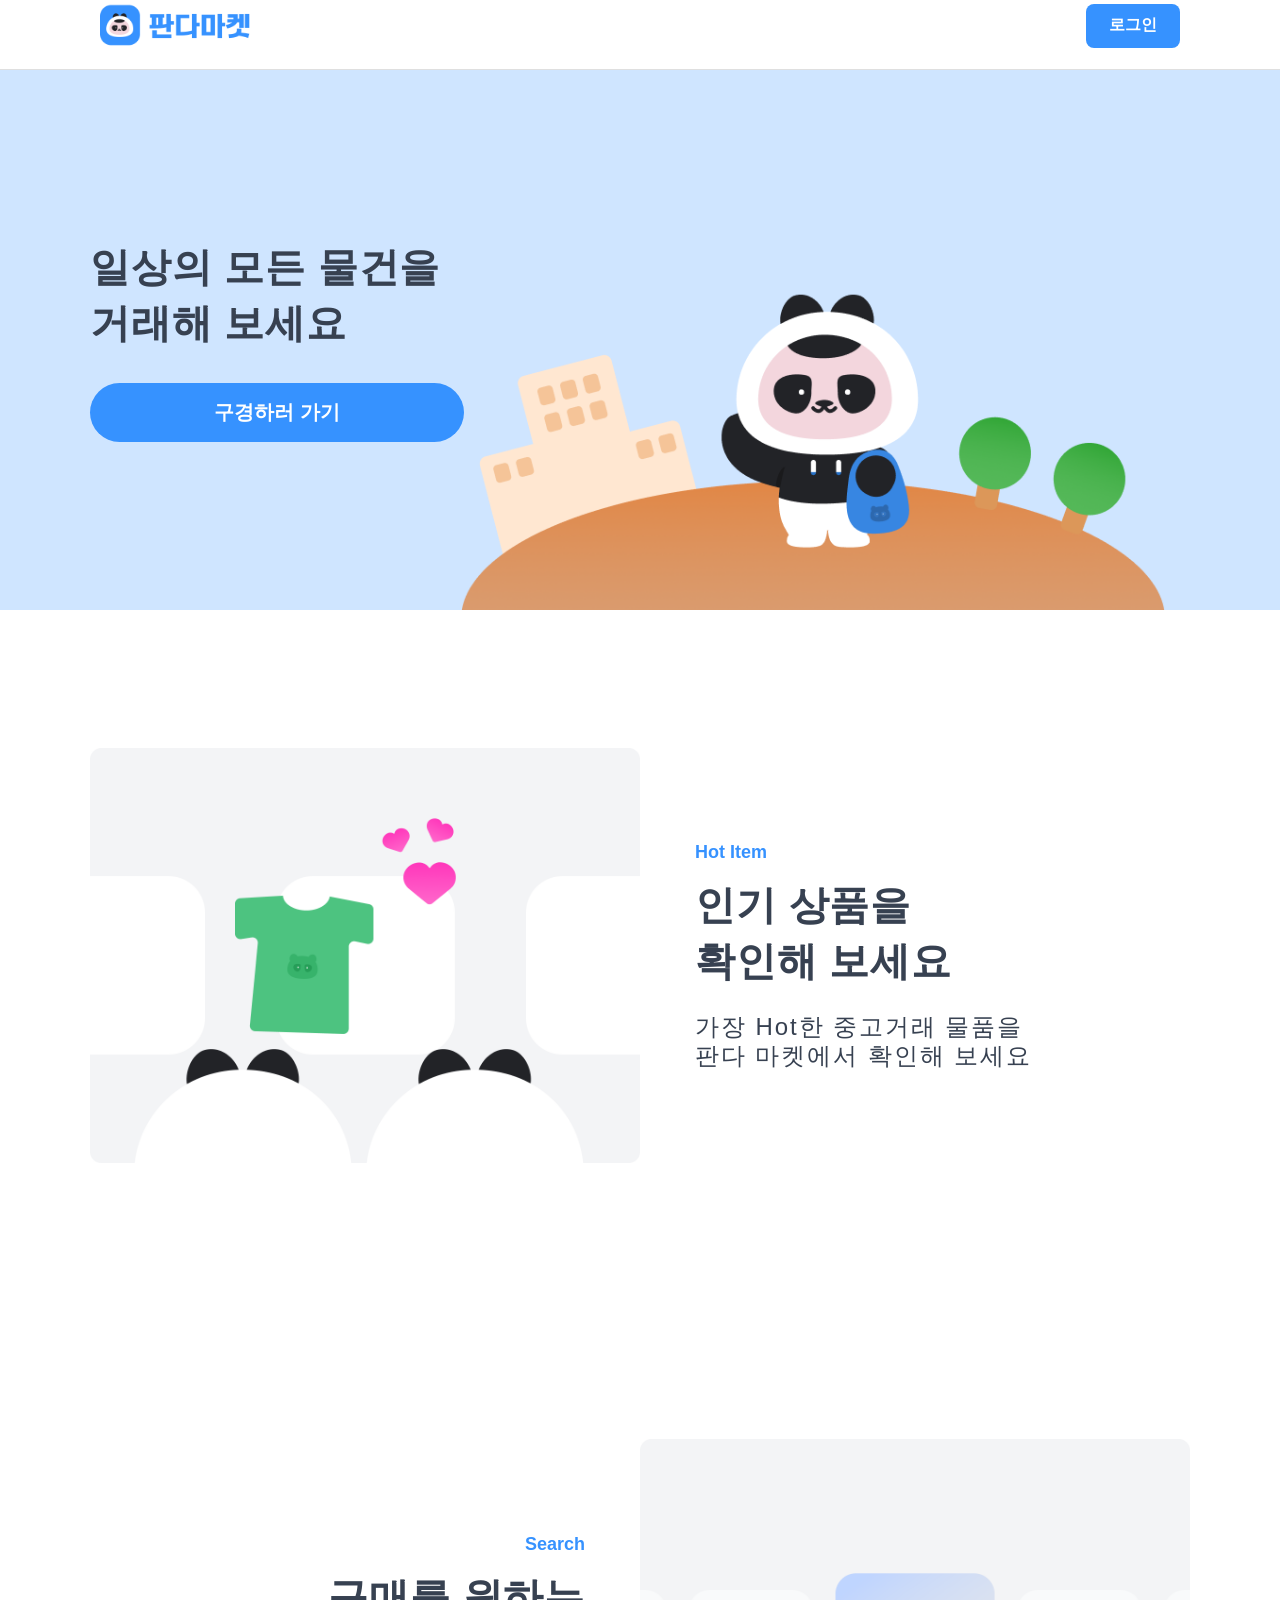
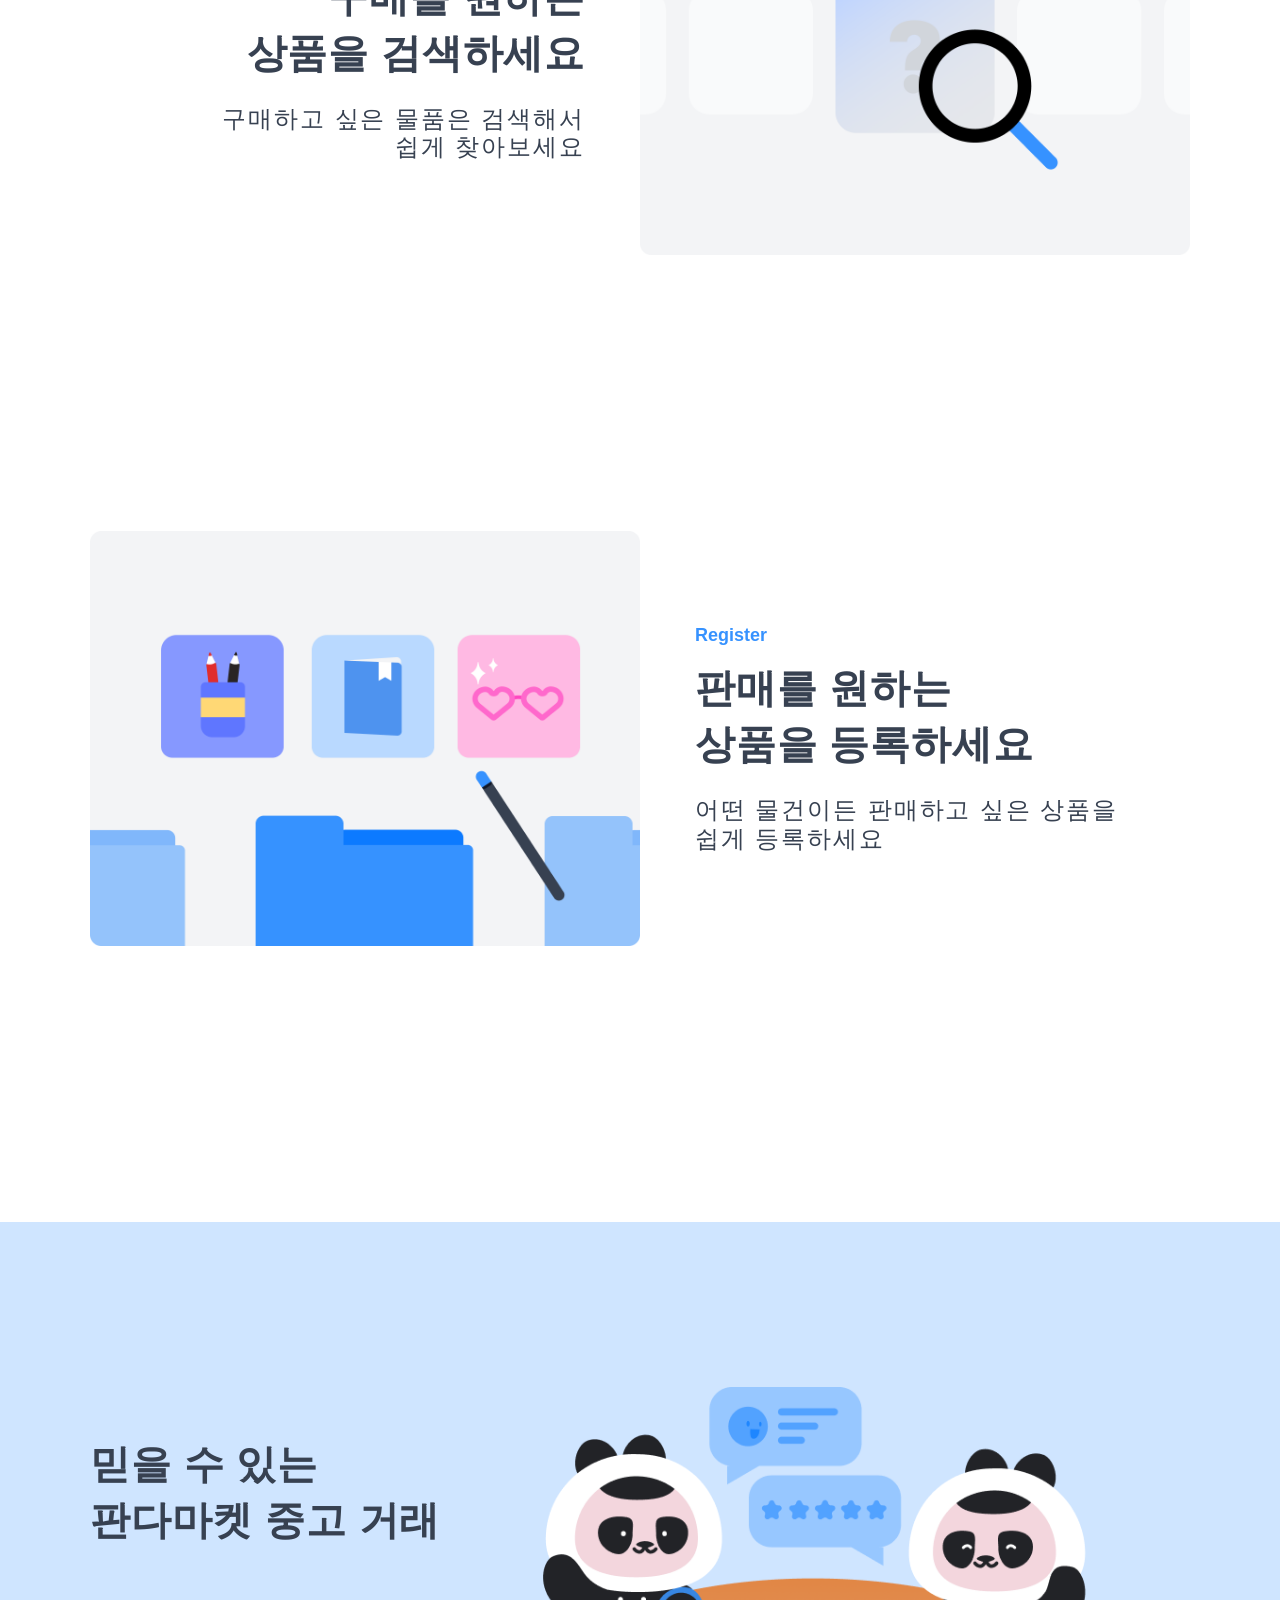
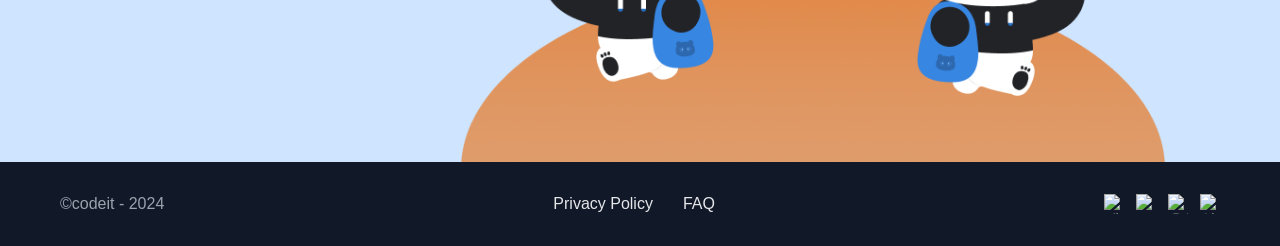
==== index.html @ cbcff46b "refactor: 로고 파일명 간소화 - 폴더명과 파일명 중복" ====
<!DOCTYPE html>
<html lang="ko">
  <head>
    <meta charset="UTF-8" />
    <meta name="viewport" content="width=device-width, initial-scale=1.0" />
    <link rel="stylesheet" href="css/reset.css" />
    <link rel="stylesheet" href="css/variables.css" />
    <link rel="stylesheet" href="css/layout.css" />
    <link rel="stylesheet" href="css/typography.css" />
    <link rel="stylesheet" href="css/buttons.css" />
    <link rel="stylesheet" href="css/feature-elements.css" />
    <link rel="stylesheet" href="css/sections.css" />
    <link rel="stylesheet" href="css/footer.css" />
    <link rel="stylesheet" href="css/responsive.css" />
    <link
      rel="stylesheet"
      as="style"
      crossorigin
      href="https://cdn.jsdelivr.net/gh/orioncactus/pretendard@v1.3.9/dist/web/static/pretendard.min.css"
    />
    <title>판다마켓</title>
  </head>
  <body>
    <header class="header fixed">
      <div class="header-container">
        <a href="/" class="logo">
          <img src="public/logos/panda-market.png" alt="판다로고" />
        </a>

        <a href="login.html" class="login-btn">로그인</a>
      </div>
    </header>
    <main>
      <section class="main-banner banner" id="hero">
        <div class="wrapper">
          <h1>일상의 모든 물건을<br />거래해 보세요</h1>
          <a href="items.html" class="action-btn button pill-button">
            구경하러 가기
          </a>
        </div>
      </section>

      <section id="features" class="wrapper">
        <div class="feature">
          <img src="public/images/img_home_01.png" alt="핫아이템" width="50%" />
          <div class="feature-content">
            <h2 class="feature-tag">Hot Item</h2>
            <h1>인기 상품을<br />확인해 보세요</h1>
            <p class="feature-description">
              가장 Hot한 중고거래 물품을<br />
              판다 마켓에서 확인해 보세요
            </p>
          </div>
        </div>
        <div class="feature">
          <div class="feature-content">
            <h2 class="feature-tag">Search</h2>
            <h1>구매를 원하는<br />상품을 검색하세요</h1>
            <p class="feature-description">
              구매하고 싶은 물품은 검색해서<br />쉽게 찾아보세요
            </p>
          </div>
          <img src="public/images/img_home_02.png" alt="서치" width="50%" />
        </div>
        <div class="feature">
          <img src="public/images/img_home_03.png" alt="레지스터" width="50%" />
          <div class="feature-content">
            <h2 class="feature-tag">Register</h2>
            <h1>판매를 원하는<br />상품을 등록하세요</h1>
            <p class="feature-description">
              어떤 물건이든 판매하고 싶은 상품을<br />
              쉽게 등록하세요
            </p>
          </div>
        </div>
      </section>

      <section class="bottom-banner banner" id="bottomBanner">
        <div class="wrapper">
          <h1>믿을 수 있는<br />판다마켓 중고 거래</h1>
        </div>
      </section>
    </main>
    <footer class="footer">
      <div class="footer-container">
        <div class="footer-info">
          <span>©codeit - 2024</span>
        </div>
        <div class="footer-links">
          <a href="privacy.html">Privacy Policy</a>
          <a href="faq.html">FAQ</a>
        </div>
        <ul class="social-links">
          <li>
            <a href="https://facebook.com" target="_blank" class="social-icon">
              <img src="public/icons/ic_facebook.png" alt="페이스북" />
            </a>
          </li>
          <li>
            <a href="https://x.com" target="_blank" class="social-icon">
              <img src="public/icons/ic_twitter.png" alt="트위터" />
            </a>
          </li>
          <li>
            <a href="https://youtube.com" target="_blank" class="social-icon">
              <img src="public/icons/ic_youtube.png" alt="유튜브" />
            </a>
          </li>
          <li>
            <a href="https://instagram.com" target="_blank" class="social-icon">
              <img src="public/icons/ic_instagram.png" alt="인스타" />
            </a>
          </li>
        </ul>
      </div>
    </footer>
  </body>
</html>
---- css/variables.css ----
:root {
  --gray-50: #f9fafb;
  --gray-100: #f3f4f6;
  --gray-200: #e5e7eb;
  --gray-400: #9ca3af;
  --gray-500: #6b7280;
  --gray-600: #4b5563;
  --gray-700: #374151;
  --gray-800: #1f2937;
  --gray-900: #111827;

  --error-red: #f74747;

  --primary-100: #3692ff;
  --primary-200: #1967d6;
  --primary-300: #1251aa;
}
---- css/layout.css ----
.wrapper {
  max-width: 1200px;
  margin: 0 auto;
  width: 100%;
}

.header {
  width: 100%;
  height: 70px;
  background-color: #ffffff;
  border-bottom: 1px solid #dfdfdf;
}

.fixed {
  position: fixed;
  top: 0;
  left: 0;
  width: 100%;
  z-index: 1000;
  background-color: #ffffff;
}

body {
  padding-top: 70px;
}

.header-container {
  max-width: 1520px;
  padding: 0;
  margin: 0 auto;
  display: flex;
  justify-content: space-between;
  align-items: center;
}

.logo {
  margin-left: 200px;
}

.logo img {
  width: 153px;
  height: auto;
}

.banner {
  background-color: #cfe5ff;
  height: 540px;
  display: flex;
  align-items: center;
  background-repeat: no-repeat;
  background-position: 80% bottom;
  background-size: 55%;
}

#hero {
  background-image: url("../public/images/img_home_top.png");
}

#features {
  padding-bottom: 138px;
}

#bottomBanner {
  background-image: url("../public/images/img_home_bottom.png");
}

.feature {
  padding: 138px 0;
  display: flex;
  align-items: center;
  gap: 5%;
}

.feature:nth-child(2) {
  text-align: right;
}

.feature-content {
  flex: 1;
}

.footer-container {
  max-width: 1200px;
  display: flex;
  justify-content: space-between;
  align-items: center;
  margin: 0 auto;
  padding: 0 20px;
}
---- css/typography.css ----
h1 {
  font-size: 40px;
  font-weight: 700;
  line-height: 56px;
  letter-spacing: 0.02em;
}

.feature-description {
  font-size: 24px;
  font-weight: 500;
  line-height: 120%;
  letter-spacing: 0.08em;
  margin-top: 24px;
}
---- css/buttons.css ----
.login-btn {
  background-color: var(--primary-100);
  color: #ffffff;
  display: inline-flex;
  align-items: center;
  justify-content: center;
  font-size: 16px;
  font-weight: 600;
  border-radius: 8px;
  padding: 11.5px 23px;
  margin-right: 200px;
}

.login-btn:hover {
  background-color: var(--primary-200);
}

.button {
  background-color: var(--primary-100);
  color: #ffffff;
  display: inline-flex;
  align-items: center;
  justify-content: center;
}

.button:hover {
  background-color: var(--primary-200);
}

.button:focus {
  background-color: var(--primary-300);
}

.pill-button {
  font-size: 20px;
  font-weight: 700;
  border-radius: 999px;
  padding: 16px 124px;
}

.banner .pill-button {
  margin-top: 32px;
}
---- css/feature-elements.css ----
.feature-tag {
  color: var(--primary-100);
  font-size: 18px;
  line-height: 25px;
  font-weight: 700;
  margin-bottom: 12px;
}
---- css/sections.css ----
.main-banner {
  position: relative;
  overflow: hidden;
}

.bottom-banner {
  position: relative;
  overflow: hidden;
}
---- css/footer.css ----
.footer {
  background-color: var(--gray-900);
  color: var(--gray-400);
  padding: 32px 0;
}

.footer-info {
  font-weight: 400;
  font-size: 16px;
}

.footer-links {
  display: flex;
  gap: 30px;
  color: var(--gray-200);
}

.footer-links a {
  cursor: pointer;
}

.social-links {
  display: flex;
  gap: 12px;
  list-style: none;
  padding: 0;
  margin: 0;
}

.social-links li {
  margin: 0;
}

.social-icon img {
  width: 20px;
  height: 20px;
}
---- css/responsive.css ----
/* 대형 데스크탑 (1920px 이상) */
@media (min-width: 1920px) {
  .header,
  .main-banner,
  .bottom-banner {
    width: 100%;
  }

  .header-container {
    max-width: 1520px;
  }

  /* 배너 배경 이미지 조정 */
  #hero,
  #bottomBanner {
    background-size: 45%;
    background-position: 85% bottom;
  }

  /* 배너 컨테이너 최대 너비 제한 */
  .wrapper {
    max-width: 1520px;
  }
}

/* 중형-대형 데스크탑 (1600px 이하) */
@media (max-width: 1600px) {
  .logo {
    margin-left: 100px;
  }

  .login-btn {
    margin-right: 100px;
  }

  .wrapper {
    padding: 0 50px;
  }
}

/* 소형-중형 데스크탑 (1200px 이하) */
@media (max-width: 1200px) {
  .wrapper {
    padding: 0 40px;
  }

  .feature {
    padding: 100px 0;
  }

  .banner {
    background-size: 50%;
  }
}

/* 태블릿 (992px 이하) */
@media (max-width: 992px) {
  .logo {
    margin-left: 30px;
  }

  .login-btn {
    margin-right: 30px;
  }

  .wrapper {
    padding: 0 30px;
  }

  #hero,
  #bottomBanner {
    background-image: none;
  }

  .banner {
    height: auto;
    padding: 60px 0;
    background-position: center bottom;
    text-align: center;
  }

  #hero,
  #bottomBanner {
    background-size: 70%;
    background-position: center bottom 20px;
  }

  h1 {
    font-size: 34px;
    line-height: 48px;
  }

  .pill-button,
  .action-btn {
    padding: 16px 60px;
    font-size: 18px;
  }

  .feature {
    flex-direction: column;
    text-align: center;
    padding: 60px 0;
    gap: 30px;
  }

  .feature:nth-child(2) {
    text-align: center;
  }

  .feature img {
    width: 70% !important;
    margin: 0 auto;
  }

  .feature-description {
    font-size: 20px;
    line-height: 28px;
  }

  #features {
    padding-bottom: 30px;
  }
}

/* 대형 모바일 (768px 이하) */
@media (max-width: 768px) {
  .header {
    height: 60px;
  }

  .logo img {
    width: 120px;
  }

  .login-btn {
    font-size: 14px;
    padding: 8px 16px;
  }

  .banner {
    padding: 50px 0;
  }

  #hero,
  #bottomBanner {
    background-size: 90%;
  }

  .feature {
    padding: 40px 0;
  }

  .feature img {
    width: 85% !important;
  }

  .pill-button,
  .action-btn {
    padding: 14px 40px;
    font-size: 16px;
  }

  .feature-tag {
    font-size: 16px;
  }

  .feature-description {
    font-size: 18px;
  }

  .footer-container {
    flex-direction: column;
    gap: 20px;
    text-align: center;
  }

  .footer-links {
    justify-content: center;
  }

  .social-links {
    justify-content: center;
  }
}

/* 소형 모바일 (480px 이하) */
@media (max-width: 480px) {
  .header {
    height: 50px;
  }

  .logo img {
    width: 100px;
  }

  .logo {
    margin-left: 15px;
  }

  .login-btn {
    margin-right: 15px;
    font-size: 12px;
    padding: 6px 12px;
  }

  .wrapper {
    padding: 0 20px;
  }

  h1 {
    font-size: 28px;
    line-height: 38px;
  }

  .pill-button,
  .action-btn {
    padding: 12px 30px;
    font-size: 14px;
    margin-top: 20px;
  }

  .feature img {
    width: 100% !important;
  }

  .feature-tag {
    font-size: 14px;
    margin-bottom: 8px;
  }

  .hot-item-text h2,
  .search-text h2,
  .register-text h2,
  .bottom-container h2 {
    font-size: 24px;
    line-height: 32px;
    margin-bottom: 12px;
  }

  .feature-description {
    font-size: 16px;
    line-height: 24px;
    margin-top: 16px;
  }

  .footer {
    padding: 24px 0;
  }

  .footer-links {
    gap: 15px;
  }

  .footer-links a {
    font-size: 14px;
  }
}
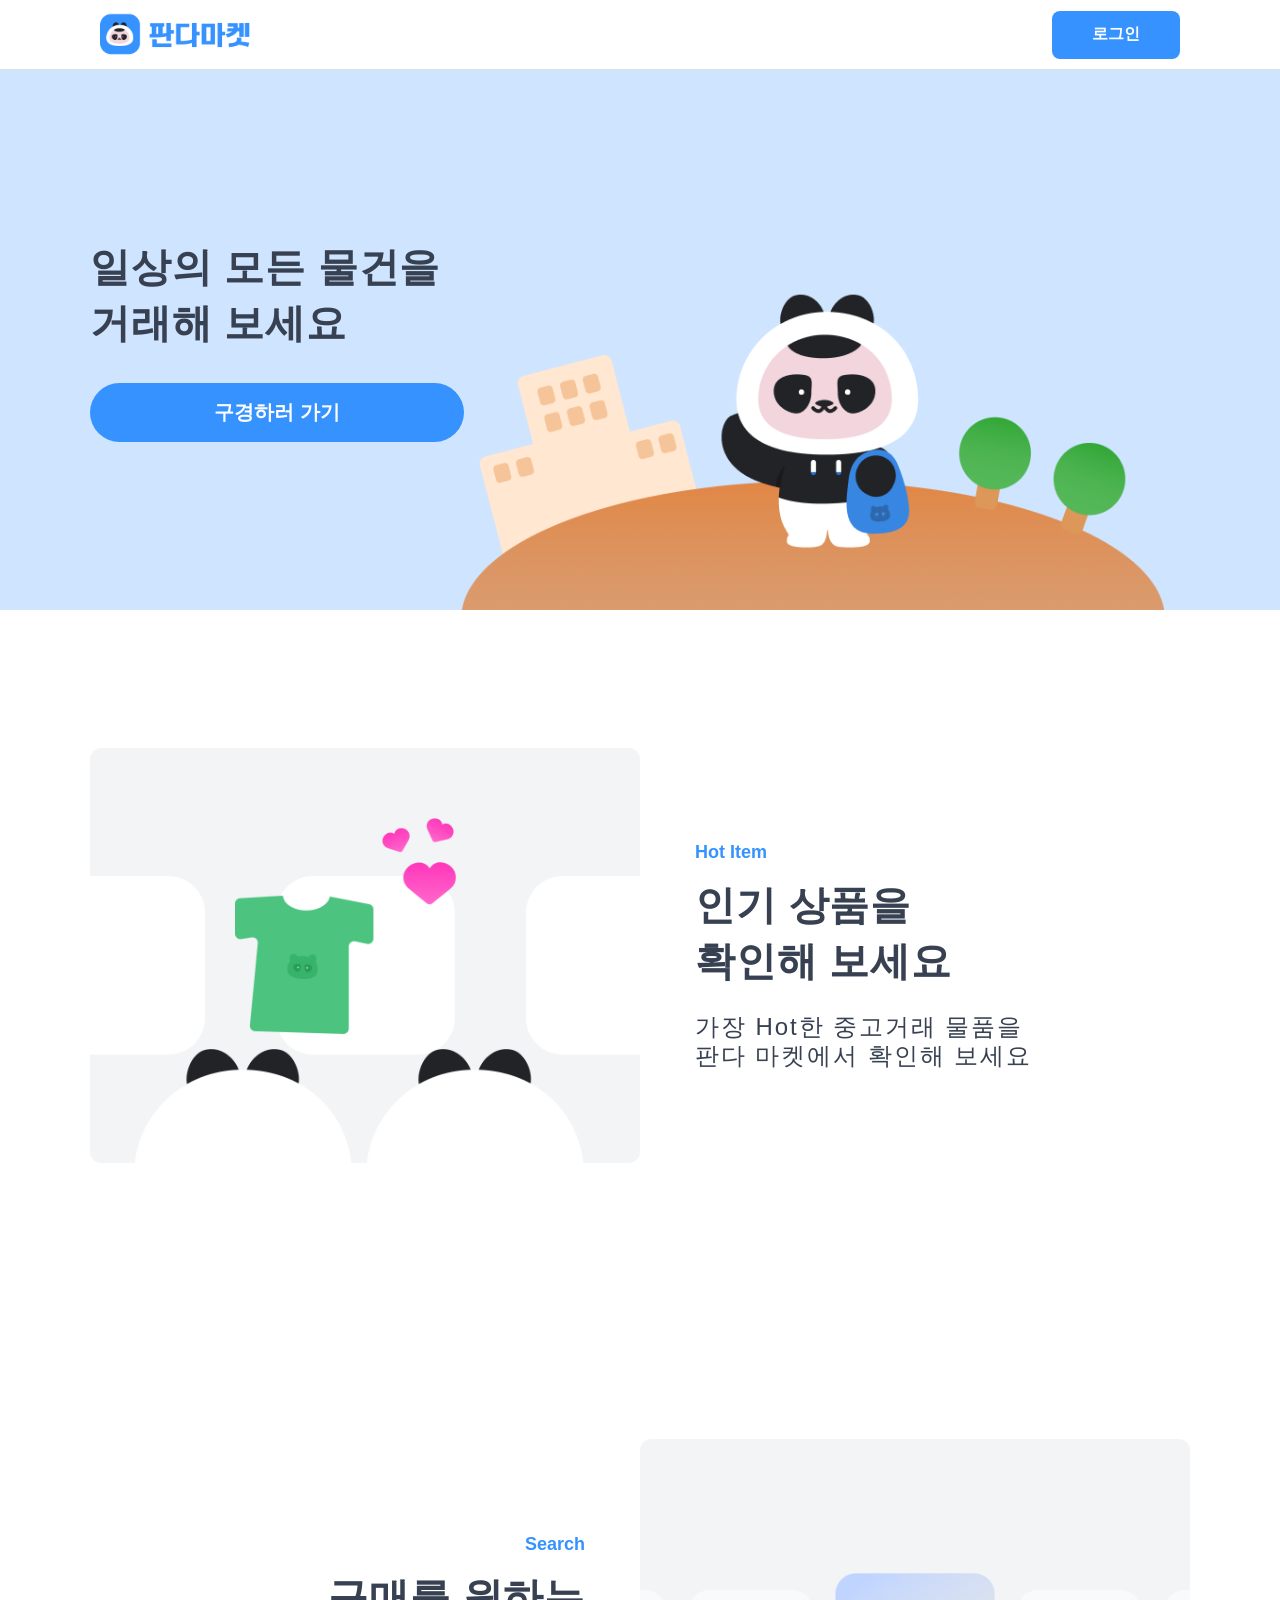
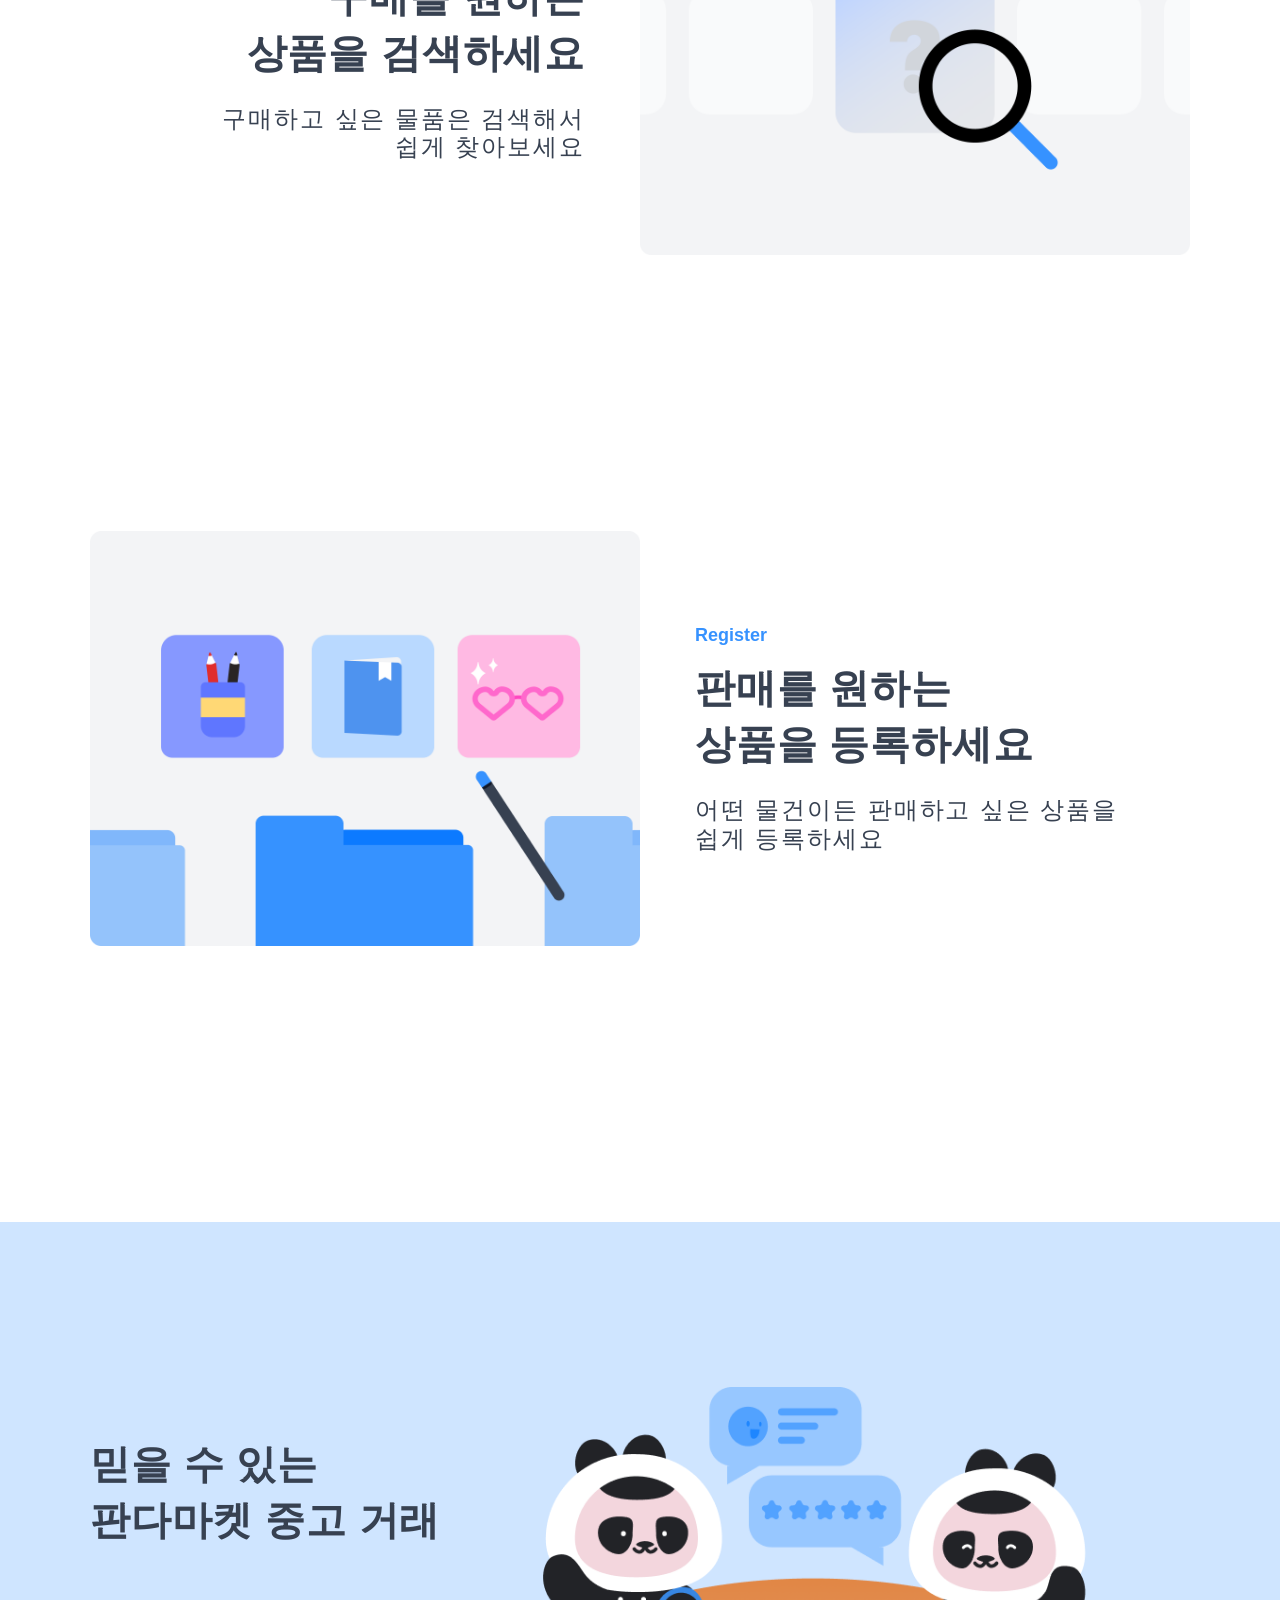
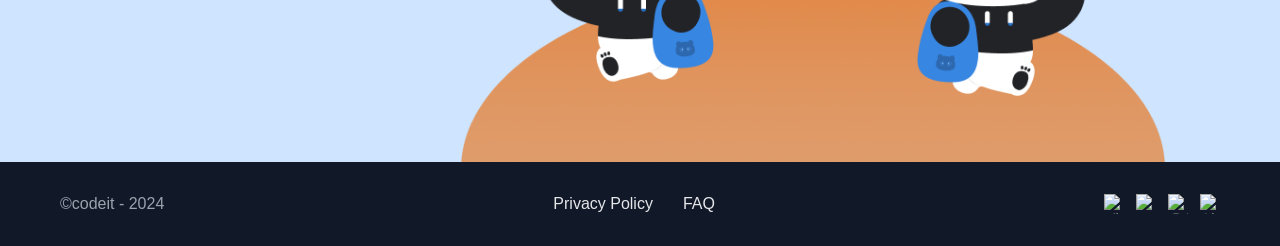
==== commit aa55ce25: "refactor: 헤더 레이아웃 개선 및 디자인 일치" ====
--- a/index.html
+++ b/index.html
@@ -21,7 +21,7 @@
     <title>판다마켓</title>
   </head>
   <body>
-    <header class="header fixed">
+    <header class="header">
       <div class="header-container">
         <a href="/" class="logo">
           <img src="public/logos/panda-market.png" alt="판다로고" />
--- a/css/layout.css
+++ b/css/layout.css
@@ -9,23 +9,14 @@
   height: 70px;
   background-color: #ffffff;
   border-bottom: 1px solid #dfdfdf;
-}
-
-.fixed {
-  position: fixed;
+  position: sticky;
   top: 0;
-  left: 0;
-  width: 100%;
   z-index: 1000;
-  background-color: #ffffff;
-}
-
-body {
-  padding-top: 70px;
 }
 
 .header-container {
   max-width: 1520px;
+  height: 100%;
   padding: 0;
   margin: 0 auto;
   display: flex;
--- a/css/buttons.css
+++ b/css/buttons.css
@@ -1,13 +1,14 @@
 .login-btn {
   background-color: var(--primary-100);
   color: #ffffff;
+  width: 128px;
+  height: 48px;
   display: inline-flex;
   align-items: center;
   justify-content: center;
   font-size: 16px;
   font-weight: 600;
   border-radius: 8px;
-  padding: 11.5px 23px;
   margin-right: 200px;
 }
 
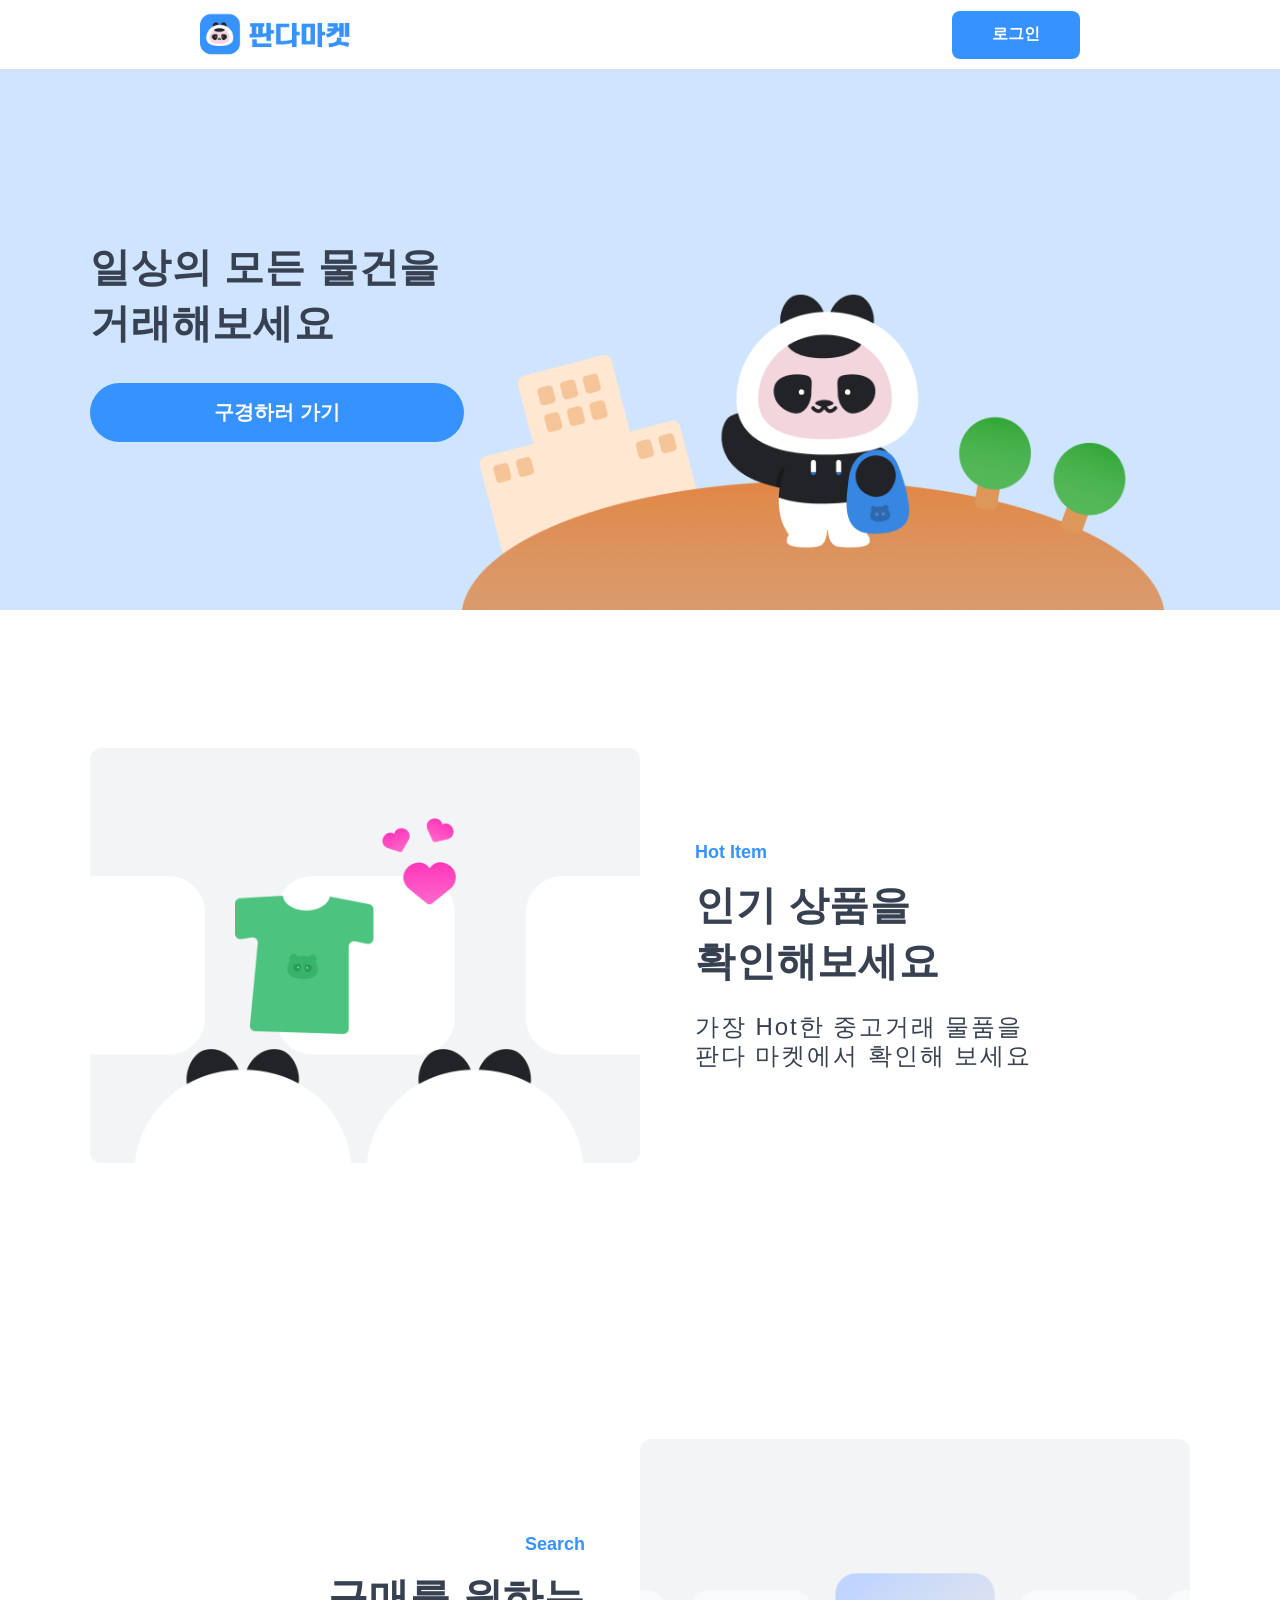
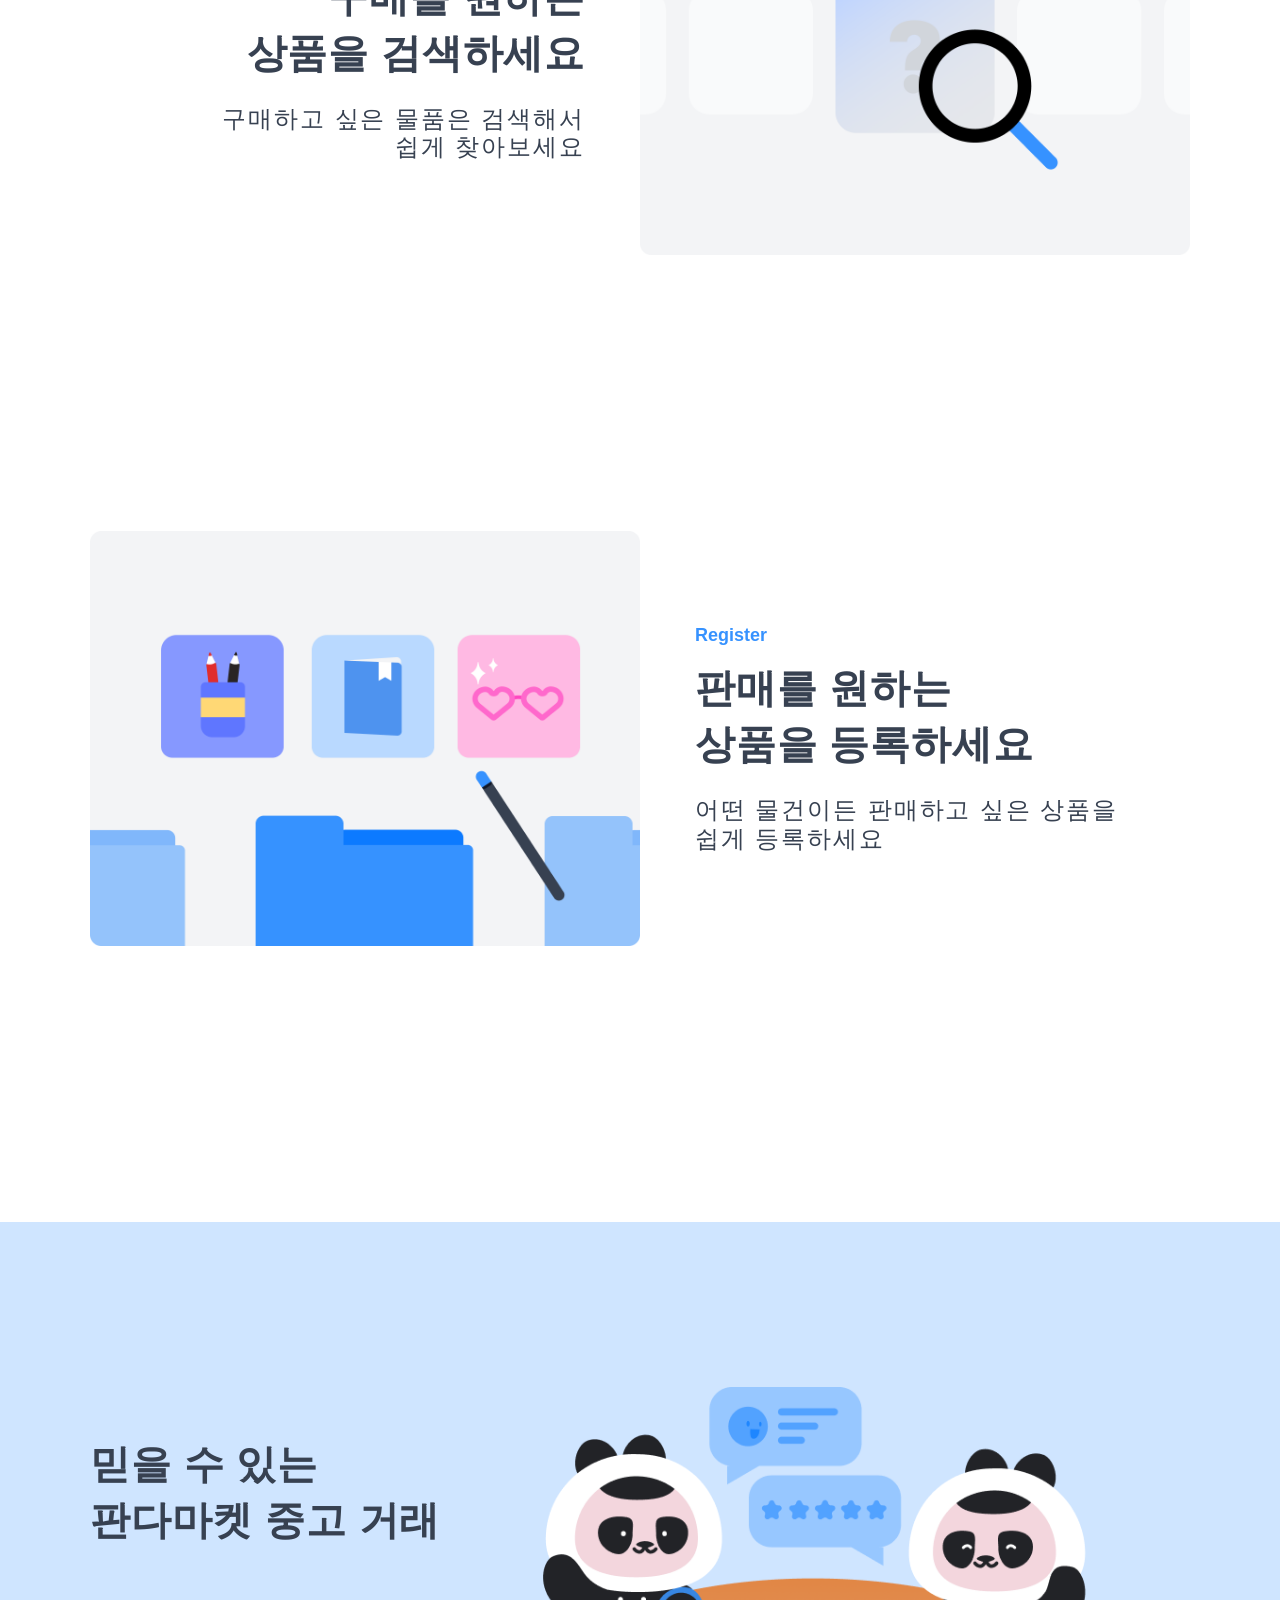
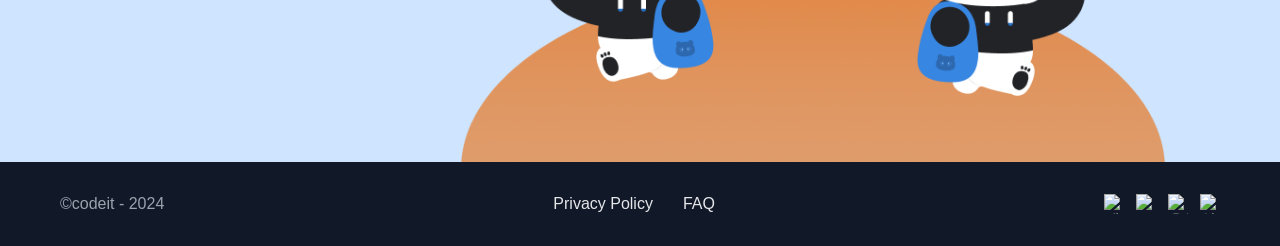
==== commit fbee87e5: "feat: 피그마 디자인에 맞게 랜딩 페이지 반응형 구현" ====
--- a/index.html
+++ b/index.html
@@ -5,6 +5,8 @@
     <meta name="viewport" content="width=device-width, initial-scale=1.0" />
     <link rel="stylesheet" href="css/reset.css" />
     <link rel="stylesheet" href="css/variables.css" />
+    <link rel="stylesheet" href="css/header.css" />
+    <link rel="stylesheet" href="css/banner.css" />
     <link rel="stylesheet" href="css/layout.css" />
     <link rel="stylesheet" href="css/typography.css" />
     <link rel="stylesheet" href="css/buttons.css" />
@@ -33,7 +35,11 @@
     <main>
       <section class="main-banner banner" id="hero">
         <div class="wrapper">
-          <h1>일상의 모든 물건을<br />거래해 보세요</h1>
+          <h1>
+            일상의 모든 물건을
+            <span class="responsive-break"><br /></span>
+            거래해보세요
+          </h1>
           <a href="items.html" class="action-btn button pill-button">
             구경하러 가기
           </a>
@@ -44,8 +50,12 @@
         <div class="feature">
           <img src="public/images/img_home_01.png" alt="핫아이템" width="50%" />
           <div class="feature-content">
-            <h2 class="feature-tag">Hot Item</h2>
-            <h1>인기 상품을<br />확인해 보세요</h1>
+            <h3 class="feature-tag">Hot Item</h3>
+            <h2>
+              인기 상품을
+              <span class="responsive-break"><br /></span>
+              확인해보세요
+            </h2>
             <p class="feature-description">
               가장 Hot한 중고거래 물품을<br />
               판다 마켓에서 확인해 보세요
@@ -54,8 +64,12 @@
         </div>
         <div class="feature">
           <div class="feature-content">
-            <h2 class="feature-tag">Search</h2>
-            <h1>구매를 원하는<br />상품을 검색하세요</h1>
+            <h3 class="feature-tag">Search</h3>
+            <h2>
+              구매를 원하는
+              <span class="responsive-break"><br /></span>
+              상품을 검색하세요
+            </h2>
             <p class="feature-description">
               구매하고 싶은 물품은 검색해서<br />쉽게 찾아보세요
             </p>
@@ -65,8 +79,12 @@
         <div class="feature">
           <img src="public/images/img_home_03.png" alt="레지스터" width="50%" />
           <div class="feature-content">
-            <h2 class="feature-tag">Register</h2>
-            <h1>판매를 원하는<br />상품을 등록하세요</h1>
+            <h3 class="feature-tag">Register</h3>
+            <h2>
+              판매를 원하는
+              <span class="responsive-break"><br /></span>
+              상품을 등록하세요
+            </h2>
             <p class="feature-description">
               어떤 물건이든 판매하고 싶은 상품을<br />
               쉽게 등록하세요
@@ -77,7 +95,7 @@
 
       <section class="bottom-banner banner" id="bottomBanner">
         <div class="wrapper">
-          <h1>믿을 수 있는<br />판다마켓 중고 거래</h1>
+          <h2>믿을 수 있는<br />판다마켓 중고 거래</h2>
         </div>
       </section>
     </main>
--- a/css/header.css
+++ b/css/header.css
@@ -0,0 +1,28 @@
+.header {
+  width: 100%;
+  height: 70px;
+  background-color: #ffffff;
+  border-bottom: 1px solid #dfdfdf;
+  position: sticky;
+  top: 0;
+  z-index: 1000;
+}
+
+.header-container {
+  max-width: 1520px;
+  height: 100%;
+  padding: 0;
+  margin: 0 auto;
+  display: flex;
+  justify-content: space-between;
+  align-items: center;
+}
+
+.logo {
+  margin-left: 200px;
+}
+
+.logo img {
+  width: 153px;
+  height: auto;
+}
--- a/css/banner.css
+++ b/css/banner.css
@@ -0,0 +1,18 @@
+.banner {
+  background-color: #cfe5ff;
+  height: 540px;
+  display: flex;
+  align-items: center;
+  background-repeat: no-repeat;
+  background-position: 80% bottom;
+  background-size: 55%;
+  transition: background-size 0.3s ease, padding 0.3s ease;
+}
+
+#hero {
+  background-image: url("../public/images/img_home_top.png");
+}
+
+#bottomBanner {
+  background-image: url("../public/images/img_home_bottom.png");
+}
--- a/css/layout.css
+++ b/css/layout.css
@@ -4,55 +4,8 @@
   width: 100%;
 }
 
-.header {
-  width: 100%;
-  height: 70px;
-  background-color: #ffffff;
-  border-bottom: 1px solid #dfdfdf;
-  position: sticky;
-  top: 0;
-  z-index: 1000;
-}
-
-.header-container {
-  max-width: 1520px;
-  height: 100%;
-  padding: 0;
-  margin: 0 auto;
-  display: flex;
-  justify-content: space-between;
-  align-items: center;
-}
-
-.logo {
-  margin-left: 200px;
-}
-
-.logo img {
-  width: 153px;
-  height: auto;
-}
-
-.banner {
-  background-color: #cfe5ff;
-  height: 540px;
-  display: flex;
-  align-items: center;
-  background-repeat: no-repeat;
-  background-position: 80% bottom;
-  background-size: 55%;
-}
-
-#hero {
-  background-image: url("../public/images/img_home_top.png");
-}
-
 #features {
   padding-bottom: 138px;
-}
-
-#bottomBanner {
-  background-image: url("../public/images/img_home_bottom.png");
 }
 
 .feature {
@@ -68,13 +21,5 @@
 
 .feature-content {
   flex: 1;
+  transition: text-align 0.3s ease;
 }
-
-.footer-container {
-  max-width: 1200px;
-  display: flex;
-  justify-content: space-between;
-  align-items: center;
-  margin: 0 auto;
-  padding: 0 20px;
-}
--- a/css/typography.css
+++ b/css/typography.css
@@ -1,4 +1,11 @@
 h1 {
+  font-size: 40px;
+  font-weight: 700;
+  line-height: 56px;
+  letter-spacing: 0.02em;
+}
+
+h2 {
   font-size: 40px;
   font-weight: 700;
   line-height: 56px;
--- a/css/footer.css
+++ b/css/footer.css
@@ -2,6 +2,15 @@
   background-color: var(--gray-900);
   color: var(--gray-400);
   padding: 32px 0;
+}
+
+.footer-container {
+  max-width: 1200px;
+  display: flex;
+  justify-content: space-between;
+  align-items: center;
+  margin: 0 auto;
+  padding: 0 20px;
 }
 
 .footer-info {
--- a/css/responsive.css
+++ b/css/responsive.css
@@ -38,38 +38,34 @@
   }
 }
 
-/* 소형-중형 데스크탑 (1200px 이하) */
-@media (max-width: 1200px) {
-  .wrapper {
-    padding: 0 40px;
-  }
-
-  .feature {
-    padding: 100px 0;
-  }
-
-  .banner {
-    background-size: 50%;
-  }
-}
-
-/* 태블릿 (992px 이하) */
-@media (max-width: 992px) {
-  .logo {
-    margin-left: 30px;
-  }
-
-  .login-btn {
-    margin-right: 30px;
-  }
-
-  .wrapper {
-    padding: 0 30px;
+/* PC (1200px 이상) */
+@media (min-width: 1200px) {
+  .logo {
+    margin-left: 200px;
+  }
+
+  .login-btn {
+    margin-right: 200px;
+  }
+}
+
+/* 태블릿 (768px 이상 ~ 1199px 이하) */
+@media (min-width: 768px) and (max-width: 1199px) {
+  .logo {
+    margin-left: 24px;
+  }
+
+  .login-btn {
+    margin-right: 24px;
+  }
+
+  .wrapper {
+    padding: 0 24px;
   }
 
   #hero,
   #bottomBanner {
-    background-image: none;
+    background-repeat: no-repeat;
   }
 
   .banner {
@@ -79,15 +75,22 @@
     text-align: center;
   }
 
-  #hero,
-  #bottomBanner {
-    background-size: 70%;
-    background-position: center bottom 20px;
-  }
-
-  h1 {
-    font-size: 34px;
-    line-height: 48px;
+  .responsive-break {
+    display: none;
+  }
+
+  #hero {
+    background-image: url("../public/images/img_home_top.png");
+    background-position: center bottom;
+    background-size: 60%;
+    padding-bottom: 250px;
+  }
+
+  #bottomBanner {
+    background-image: url("../public/images/img_home_bottom.png");
+    background-position: center bottom;
+    background-size: 60%;
+    padding-bottom: 250px;
   }
 
   .pill-button,
@@ -96,19 +99,48 @@
     font-size: 18px;
   }
 
+  #features {
+    padding: 40px 0;
+  }
+
   .feature {
     flex-direction: column;
-    text-align: center;
-    padding: 60px 0;
+    padding: 24px 0;
+    text-align: center;
     gap: 30px;
   }
 
+  .feature .feature-content {
+    display: block;
+    width: 100%;
+    padding: 0 24px;
+  }
+
+  .feature:nth-child(1) {
+    text-align: left;
+  }
+
   .feature:nth-child(2) {
-    text-align: center;
+    text-align: right;
+  }
+
+  .feature:nth-child(3) {
+    text-align: left;
+  }
+
+  .feature:nth-child(2) .feature-content {
+    text-align: right;
+    order: 2;
+  }
+
+  .feature:nth-child(2) img {
+    order: 1;
   }
 
   .feature img {
-    width: 70% !important;
+    /* width: 85%; */
+    width: auto;
+    padding: 0 24px;
     margin: 0 auto;
   }
 
@@ -122,36 +154,87 @@
   }
 }
 
-/* 대형 모바일 (768px 이하) */
-@media (max-width: 768px) {
+/* 모바일 (375px 이상 ~ 767px 이하) */
+@media (min-width: 375px) and (max-width: 767px) {
   .header {
     height: 60px;
   }
 
-  .logo img {
-    width: 120px;
-  }
-
-  .login-btn {
+  .logo {
+    margin-left: 16px;
+  }
+
+  .login-btn {
+    margin-right: 16px;
     font-size: 14px;
     padding: 8px 16px;
   }
 
+  .wrapper {
+    padding: 0 15px;
+  }
+
   .banner {
-    padding: 50px 0;
-  }
-
-  #hero,
-  #bottomBanner {
-    background-size: 90%;
+    height: auto;
+    padding: 40px 0;
+    text-align: center;
+  }
+
+  .responsive-break {
+    display: none;
+  }
+
+  #hero {
+    background-image: url("../public/images/img_home_top.png");
+    background-position: center bottom;
+    background-size: 60%;
+    padding-bottom: 180px;
+  }
+
+  #bottomBanner {
+    background-image: url("../public/images/img_home_bottom.png");
+    background-position: center bottom;
+    background-size: 60%;
+    padding-bottom: 180px;
   }
 
   .feature {
-    padding: 40px 0;
+    flex-direction: column;
+    padding: 16px 0;
+    text-align: center;
+    gap: 24px;
+  }
+
+  .feature .feature-content {
+    display: block;
+    width: 100%;
+    padding: 0 24px;
+  }
+
+  .feature:nth-child(1) {
+    text-align: left;
+  }
+
+  .feature:nth-child(2) {
+    text-align: right;
+  }
+
+  .feature:nth-child(3) {
+    text-align: left;
+  }
+
+  .feature:nth-child(2) .feature-content {
+    text-align: right;
+    order: 2;
+  }
+
+  .feature:nth-child(2) img {
+    order: 1;
   }
 
   .feature img {
-    width: 85% !important;
+    width: auto;
+    margin: 0 auto;
   }
 
   .pill-button,
@@ -181,77 +264,8 @@
   .social-links {
     justify-content: center;
   }
-}
-
-/* 소형 모바일 (480px 이하) */
-@media (max-width: 480px) {
-  .header {
-    height: 50px;
-  }
 
   .logo img {
-    width: 100px;
-  }
-
-  .logo {
-    margin-left: 15px;
-  }
-
-  .login-btn {
-    margin-right: 15px;
-    font-size: 12px;
-    padding: 6px 12px;
-  }
-
-  .wrapper {
-    padding: 0 20px;
-  }
-
-  h1 {
-    font-size: 28px;
-    line-height: 38px;
-  }
-
-  .pill-button,
-  .action-btn {
-    padding: 12px 30px;
-    font-size: 14px;
-    margin-top: 20px;
-  }
-
-  .feature img {
-    width: 100% !important;
-  }
-
-  .feature-tag {
-    font-size: 14px;
-    margin-bottom: 8px;
-  }
-
-  .hot-item-text h2,
-  .search-text h2,
-  .register-text h2,
-  .bottom-container h2 {
-    font-size: 24px;
-    line-height: 32px;
-    margin-bottom: 12px;
-  }
-
-  .feature-description {
-    font-size: 16px;
-    line-height: 24px;
-    margin-top: 16px;
-  }
-
-  .footer {
-    padding: 24px 0;
-  }
-
-  .footer-links {
-    gap: 15px;
-  }
-
-  .footer-links a {
-    font-size: 14px;
-  }
-}
+    width: 120px;
+  }
+}
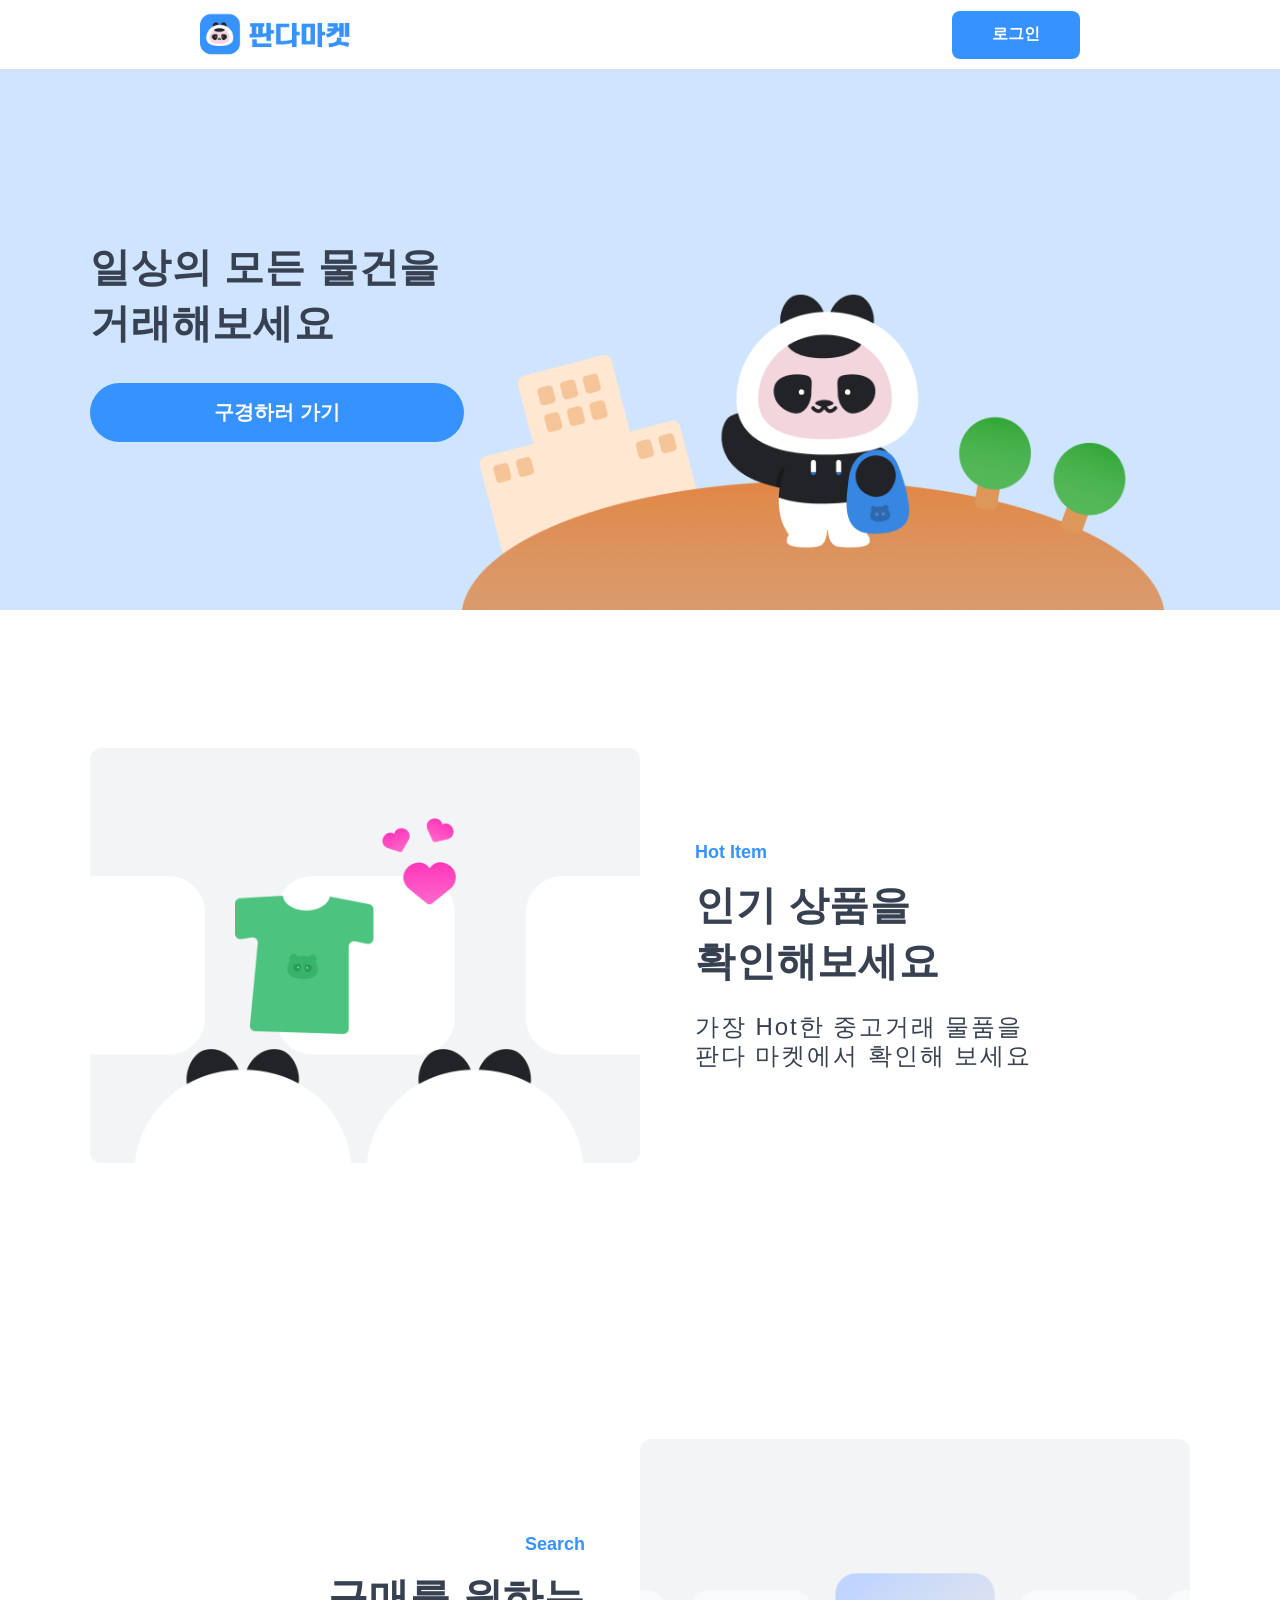
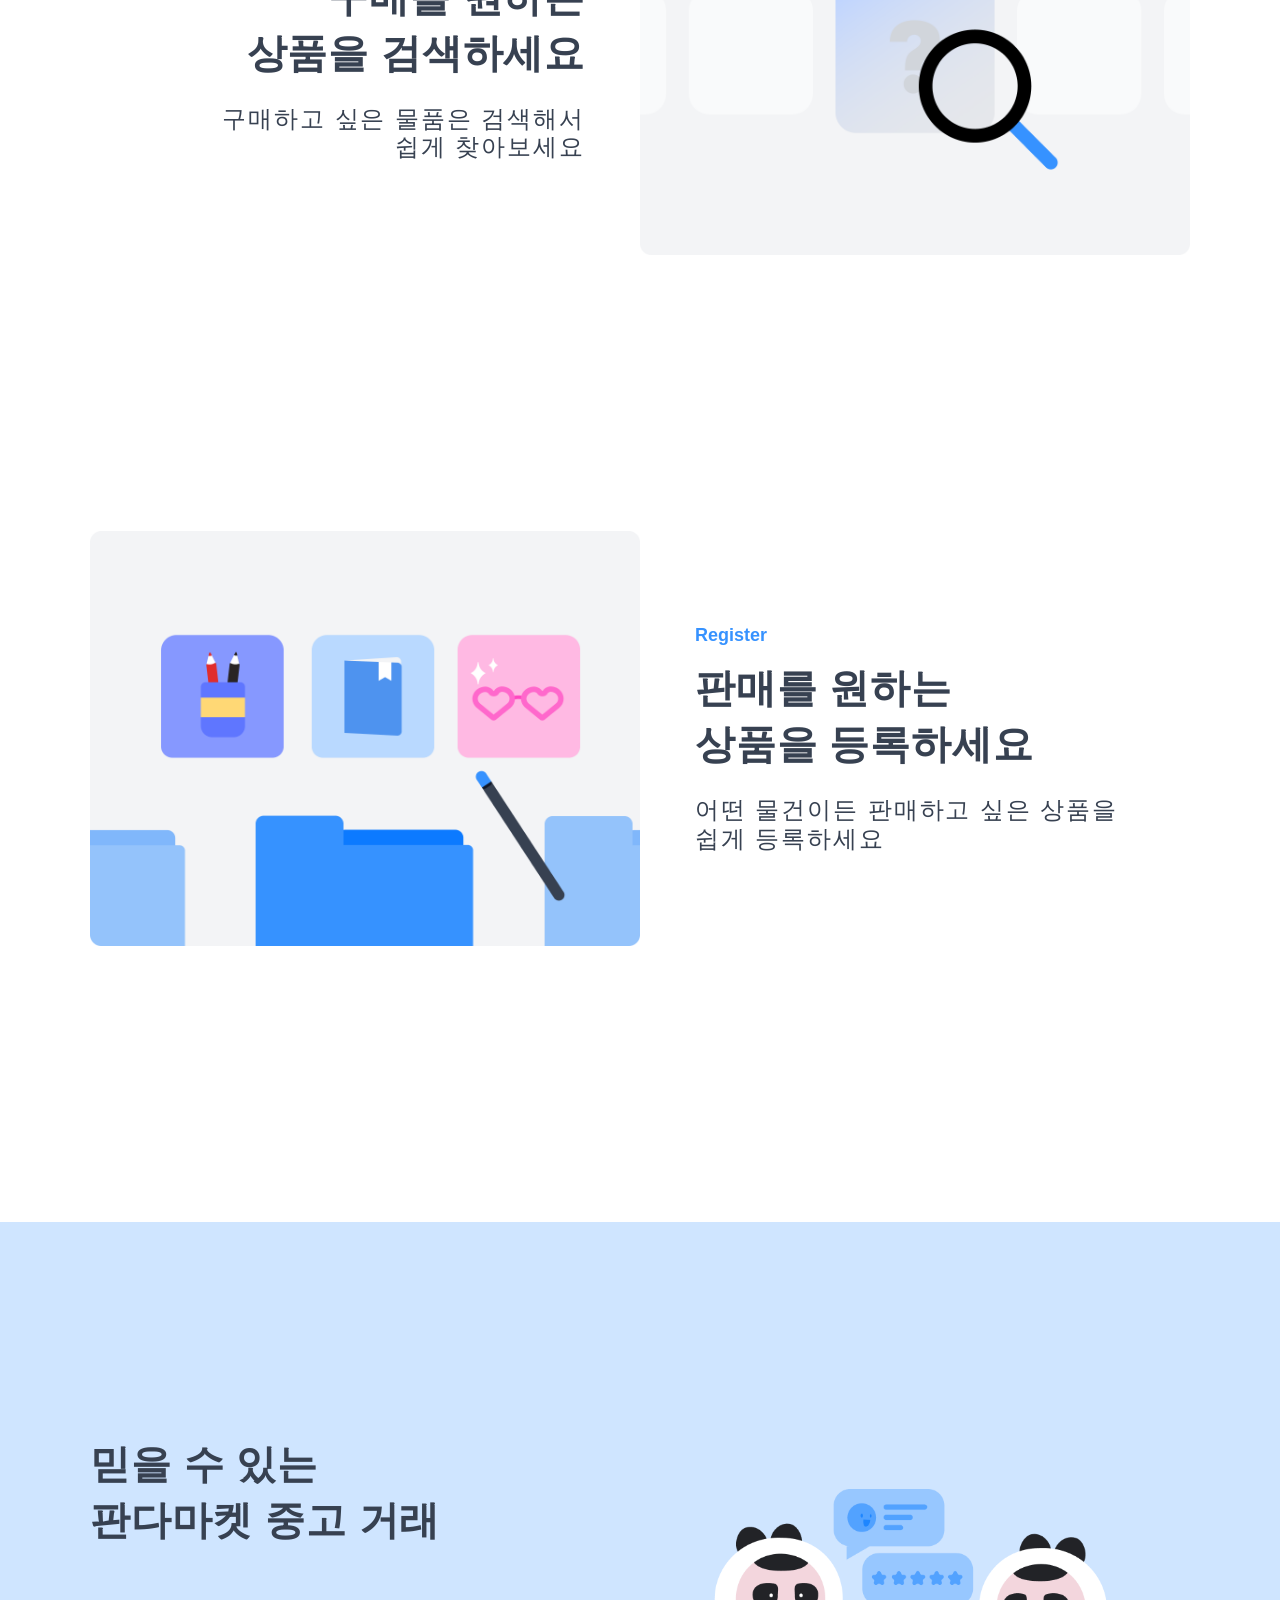
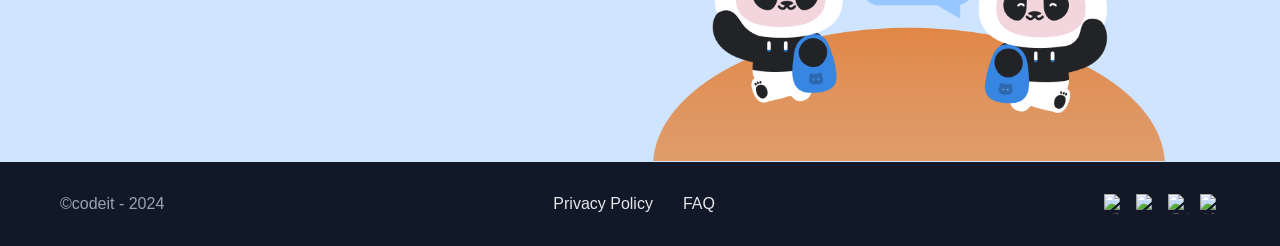
==== commit 97cf4082: "refactor: SNS 공유 미리보기 테스트용 이미지 변경" ====
--- a/index.html
+++ b/index.html
@@ -3,6 +3,26 @@
   <head>
     <meta charset="UTF-8" />
     <meta name="viewport" content="width=device-width, initial-scale=1.0" />
+
+    <!-- SNS 공유 미리보기 메타 태그 -->
+    <meta
+      name="description"
+      content="판다마켓에서 일상의 모든 물건을 거래해보세요"
+    />
+
+    <!-- 오픈 그래프(Open Graph) 메타 태그 -->
+    <meta property="og:type" content="website" />
+    <meta property="og:title" content="판다 마켓" />
+    <meta property="og:description" content="일상의 모든 물건을 거래해보세요" />
+    <meta
+      property="og:image"
+      content="https://leech-spfe15-panda-market.netlify.app/public/logos/panda-market.png"
+    />
+    <meta
+      property="og:url"
+      content="https://leech-spfe15-panda-market.netlify.app/"
+    />
+
     <link rel="stylesheet" href="css/reset.css" />
     <link rel="stylesheet" href="css/variables.css" />
     <link rel="stylesheet" href="css/header.css" />
--- a/css/responsive.css
+++ b/css/responsive.css
@@ -11,9 +11,13 @@
   }
 
   /* 배너 배경 이미지 조정 */
-  #hero,
-  #bottomBanner {
+  #hero {
     background-size: 45%;
+    background-position: 85% bottom;
+  }
+
+  #bottomBanner {
+    background-size: 40%;
     background-position: 85% bottom;
   }
 
@@ -36,6 +40,11 @@
   .wrapper {
     padding: 0 50px;
   }
+
+  #bottomBanner {
+    background-size: 40%;
+    background-position: 85% bottom;
+  }
 }
 
 /* PC (1200px 이상) */
@@ -46,6 +55,11 @@
 
   .login-btn {
     margin-right: 200px;
+  }
+
+  #bottomBanner {
+    background-size: 40%;
+    background-position: 85% bottom;
   }
 }
 
@@ -89,7 +103,7 @@
   #bottomBanner {
     background-image: url("../public/images/img_home_bottom.png");
     background-position: center bottom;
-    background-size: 60%;
+    background-size: 45%;
     padding-bottom: 250px;
   }
 
@@ -148,10 +162,6 @@
     font-size: 20px;
     line-height: 28px;
   }
-
-  #features {
-    padding-bottom: 30px;
-  }
 }
 
 /* 모바일 (375px 이상 ~ 767px 이하) */
@@ -194,7 +204,7 @@
   #bottomBanner {
     background-image: url("../public/images/img_home_bottom.png");
     background-position: center bottom;
-    background-size: 60%;
+    background-size: 45%;
     padding-bottom: 180px;
   }
 
@@ -252,8 +262,6 @@
   }
 
   .footer-container {
-    flex-direction: column;
-    gap: 20px;
     text-align: center;
   }
 
